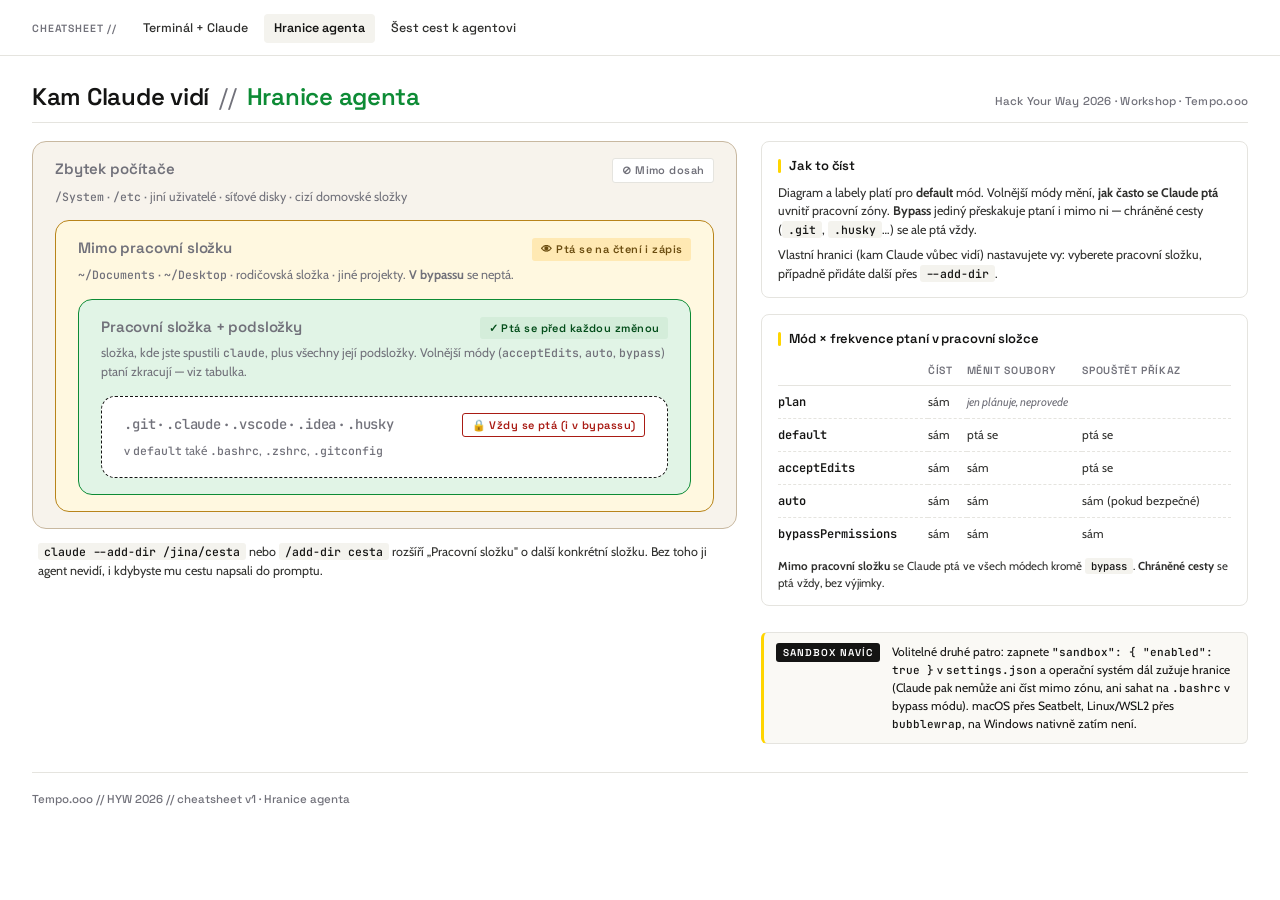
==== hranice.html @ ad7b66f9 "Inicializace cheatsheet repa z HYW 2026 Statický web s podklady pro účastníky workshopu (terminál + " ====
<!doctype html>
<html lang="cs">
<head>
<meta charset="utf-8">
<meta name="viewport" content="width=device-width, initial-scale=1">
<title>Cheatsheet // Hranice agenta // HYW 2026 · Tempo</title>
<meta name="description" content="Cheatsheet pro účastníky workshopu Hack Your Way 2026 (Tempo.ooo): kam Claude vidí a jak permission modes mění frekvenci ptaní.">
<link rel="preconnect" href="https://fonts.googleapis.com">
<link rel="preconnect" href="https://fonts.gstatic.com" crossorigin>
<link href="https://fonts.googleapis.com/css2?family=Space+Grotesk:wght@400;500;600;700&family=Cabin:wght@400;500;600;700&family=JetBrains+Mono:wght@400;500;600;700&display=swap" rel="stylesheet">
<link rel="stylesheet" href="cheatsheet.css">
</head>
<body>

<nav class="cs-nav">
  <span class="nav-label">Cheatsheet //</span>
  <a href="index.html" >Terminál + Claude</a>
  <a href="hranice.html" class="active">Hranice agenta</a>
  <a href="varianty.html" >Šest cest k agentovi</a>
</nav>

<article class="page" id="page-2">

<header class="bar">
  <div class="crest">
    <div class="row1">
      <span>Kam Claude vidí</span>
      <span class="slash">//</span>
      <span style="color: var(--claude)">Hranice agenta</span>
    </div>
  </div>
  <div class="stamp">Hack Your Way 2026 · Workshop · Tempo.ooo</div>
</header>

<main class="zones-layout">

  <section class="zones-diagram" aria-label="Hranice dosahu agenta">
    <div class="zone z-out">
      <div class="zone-row">
        <span class="zone-name">Zbytek počítače</span>
        <span class="zone-tag muted">⊘ Mimo dosah</span>
      </div>
      <div class="zone-detail"><code>/System</code> · <code>/etc</code> · jiní uživatelé · síťové disky · cizí domovské složky</div>

      <div class="zone z-mid">
        <div class="zone-row">
          <span class="zone-name">Mimo pracovní složku</span>
          <span class="zone-tag mid">👁 Ptá se na čtení i zápis</span>
        </div>
        <div class="zone-detail"><code>~/Documents</code> · <code>~/Desktop</code> · rodičovská složka · jiné projekty. <strong>V bypassu</strong> se neptá.</div>

        <div class="zone z-in">
          <div class="zone-row">
            <span class="zone-name">Pracovní složka + podsložky</span>
            <span class="zone-tag safe">✓ Ptá se před každou změnou</span>
          </div>
          <div class="zone-detail">složka, kde jste spustili <code>claude</code>, plus všechny její podsložky. Volnější módy (<code>acceptEdits</code>, <code>auto</code>, <code>bypass</code>) ptaní zkracují — viz tabulka.</div>

          <div class="zone z-prot">
            <div class="zone-row">
              <span class="zone-name"><code>.git</code> · <code>.claude</code> · <code>.vscode</code> · <code>.idea</code> · <code>.husky</code></span>
              <span class="zone-tag danger">🔒 Vždy se ptá (i v bypassu)</span>
            </div>
            <div class="zone-detail">v <code>default</code> také <code>.bashrc</code>, <code>.zshrc</code>, <code>.gitconfig</code></div>
          </div>
        </div>
      </div>
    </div>

    <p class="zones-caption"><code>claude --add-dir /jina/cesta</code> nebo <code>/add-dir cesta</code> rozšíří „Pracovní složku" o další konkrétní složku. Bez toho ji agent nevidí, i kdybyste mu cestu napsali do promptu.</p>
  </section>

  <aside class="zones-side">

    <div class="block">
      <h3>Jak to číst</h3>
      <p>Diagram a labely platí pro <strong>default</strong> mód. Volnější módy mění, <strong>jak často se Claude ptá</strong> uvnitř pracovní zóny. <strong>Bypass</strong> jediný přeskakuje ptaní i mimo ni — chráněné cesty (<code>.git</code>, <code>.husky</code>…) se ale ptá vždy.</p>
      <p>Vlastní hranici (kam Claude vůbec vidí) nastavujete vy: vyberete pracovní složku, případně přidáte další přes <code>--add-dir</code>.</p>
    </div>

    <div class="block">
      <h3>Mód × frekvence ptaní v pracovní složce</h3>
      <table class="modes-table">
        <thead>
          <tr><th></th><th>Číst</th><th>Měnit soubory</th><th>Spouštět příkaz</th></tr>
        </thead>
        <tbody>
          <tr><td>plan</td><td>sám</td><td colspan="2" class="muted">jen plánuje, neprovede</td></tr>
          <tr><td>default</td><td>sám</td><td>ptá se</td><td>ptá se</td></tr>
          <tr><td>acceptEdits</td><td>sám</td><td>sám</td><td>ptá se</td></tr>
          <tr><td>auto</td><td>sám</td><td>sám</td><td>sám (pokud bezpečné)</td></tr>
          <tr><td>bypassPermissions</td><td>sám</td><td>sám</td><td>sám</td></tr>
        </tbody>
      </table>
      <p style="font-size:11.5px;color:var(--ink-2);margin-top:8px;line-height:1.45;"><strong>Mimo pracovní složku</strong> se Claude ptá ve všech módech kromě <code>bypass</code>. <strong>Chráněné cesty</strong> se ptá vždy, bez výjimky.</p>
    </div>

    <div class="alert">
      <span class="tag">Sandbox navíc</span>
      <div>Volitelné druhé patro: zapnete <code>"sandbox": { "enabled": true }</code> v <code>settings.json</code> a operační systém dál zužuje hranice (Claude pak nemůže ani číst mimo zónu, ani sahat na <code>.bashrc</code> v bypass módu). macOS přes Seatbelt, Linux/WSL2 přes <code>bubblewrap</code>, na Windows nativně zatím není.</div>
    </div>

  </aside>

</main>

<footer class="foot">
  <div>Tempo.ooo  //  HYW 2026  //  cheatsheet v1 · Hranice agenta</div>
</footer>

</article>

</body>
</html>
---- cheatsheet.css ----
:root {
    --bg: #ffffff;
    --bg-soft: #faf9f5;
    --bg-code: #f4f3ee;
    --ink: #141413;
    --ink-2: #30302e;
    --ink-soft: #71717a;
    --line: #e5e4df;
    --term: #044caf;
    --term-soft: #e7eefb;
    --claude: #0d8b35;
    --claude-soft: #e1f4e6;
    --sec: #141413;
    --sec-soft: #f4f3ee;
    --accent: #ffd500;
    --warn: #b8841a;
    --danger: #a91b14;
    --danger-soft: #fbeeec;
  }
  * { box-sizing: border-box; margin: 0; padding: 0; }
  html, body { background: var(--bg); color: var(--ink); }
  body {
    font-family: "Cabin", system-ui, -apple-system, sans-serif;
    font-size: 13px;
    line-height: 1.5;
    min-height: 100vh;
    -webkit-font-smoothing: antialiased;
  }
  .page {
    max-width: 1480px;
    margin: 0 auto;
    padding: 28px 32px 60px;
  }
  .page + .page {
    margin-top: 40px;
    padding-top: 40px;
    border-top: 2px dashed var(--line);
  }

  /* ── header ─────────────────────────────────────── */
  header.bar {
    display: flex;
    align-items: baseline;
    justify-content: space-between;
    gap: 16px;
    border-bottom: 1px solid var(--line);
    padding-bottom: 12px;
    margin-bottom: 18px;
  }
  .crest {
    font-family: "Space Grotesk", system-ui, sans-serif;
    font-weight: 600;
    line-height: 1.1;
    letter-spacing: -0.02em;
  }
  .crest .row1 {
    font-size: 24px;
    display: flex;
    flex-wrap: wrap;
    align-items: baseline;
    gap: 4px 10px;
    color: var(--ink);
  }
  .crest .slash { color: var(--ink-soft); font-weight: 400; }
  .stamp {
    font-family: "Space Grotesk", sans-serif;
    font-size: 11.5px;
    font-weight: 500;
    color: var(--ink-soft);
    letter-spacing: 0.02em;
  }

  /* ── columns ─────────────────────────────────────── */
  .grid {
    display: grid;
    grid-template-columns: repeat(3, minmax(0, 1fr));
    gap: 18px;
    align-items: start;
  }
  @media (max-width: 1100px) { .grid { grid-template-columns: 1fr 1fr; } .col-3 { grid-column: 1 / -1; } }
  @media (max-width: 720px)  { .grid { grid-template-columns: 1fr; } .col-3 { grid-column: auto; } }

  .col {
    background: var(--bg);
    border: 1px solid var(--line);
    border-radius: 8px;
    overflow: hidden;
  }
  .col header {
    padding: 10px 14px;
    border-bottom: 1px solid var(--line);
    position: relative;
  }
  .col header::before {
    content: "";
    position: absolute;
    left: 0; top: 0;
    width: 3px; height: 100%;
  }
  .col[data-tone="term"]   header::before { background: var(--term); }
  .col[data-tone="claude"] header::before { background: var(--claude); }
  .col[data-tone="sec"]    header::before { background: var(--accent); }

  .col header h2 {
    font-family: "Space Grotesk", sans-serif;
    font-size: 16px;
    line-height: 1.2;
    font-weight: 600;
    letter-spacing: -0.01em;
    color: var(--ink);
  }
  .col[data-tone="term"]   header h2 { color: var(--term); }
  .col[data-tone="claude"] header h2 { color: var(--claude); }

  .body {
    padding: 4px 14px 14px;
  }

  /* ── sub-blocks inside each column ─────────────────────────────────────── */
  .block {
    padding: 14px 0 6px;
    border-bottom: 1px solid var(--line);
  }
  .block:last-child { border-bottom: none; }
  .block h3 {
    font-family: "Space Grotesk", sans-serif;
    font-size: 14px;
    font-weight: 600;
    letter-spacing: -0.01em;
    color: var(--ink);
    margin-bottom: 10px;
    display: flex;
    align-items: center;
    gap: 8px;
  }
  .block h3::before {
    content: "";
    width: 3px; height: 14px;
    background: currentColor;
    border-radius: 2px;
  }
  .col[data-tone="term"]   .block h3 { color: var(--term); }
  .col[data-tone="claude"] .block h3 { color: var(--claude); }
  .col[data-tone="sec"]    .block h3 { color: var(--ink); }
  .col[data-tone="sec"]    .block h3::before { background: var(--accent); }

  /* ── list rows: cmd/key on left, desc on right ─────────────────────────────────────── */
  dl.rows {
    display: grid;
    grid-template-columns: max-content 1fr;
    column-gap: 14px;
    row-gap: 7px;
    align-items: baseline;
  }
  dl.rows dt {
    font-weight: 600;
    font-size: 12.5px;
    color: var(--ink);
    white-space: nowrap;
  }
  dl.rows dd {
    font-size: 12.5px;
    color: var(--ink-2);
    line-height: 1.5;
  }
  code {
    font-family: "JetBrains Mono", ui-monospace, monospace;
    font-size: 0.92em;
    font-weight: 500;
  }
  dl.rows dt code,
  dl.rows dd code,
  ul.tight code,
  p code {
    background: var(--bg-code);
    padding: 1px 6px;
    border-radius: 3px;
    font-weight: 500;
    color: var(--ink);
  }

  kbd {
    font-family: "JetBrains Mono", monospace;
    font-weight: 500;
    font-size: 11px;
    background: var(--bg);
    color: var(--ink);
    border: 1px solid var(--ink-soft);
    border-bottom-width: 2px;
    border-radius: 4px;
    padding: 1px 6px;
    margin: 0 1px;
    white-space: nowrap;
    line-height: 1.2;
    display: inline-block;
  }

  .os {
    font-family: "Space Grotesk", sans-serif;
    font-size: 9.5px;
    text-transform: uppercase;
    letter-spacing: 0.12em;
    font-weight: 600;
    background: var(--ink);
    color: var(--bg);
    padding: 1px 5px;
    border-radius: 3px;
    margin-left: 4px;
    vertical-align: 1px;
  }
  .os.win { background: var(--term); }
  .os.lin { background: var(--claude); }

  /* ── permission modes block ─────────────────────────────────────── */
  .modes {
    display: grid;
    grid-template-columns: 1fr;
    gap: 0;
    margin-top: 2px;
  }
  .mode {
    display: grid;
    grid-template-columns: max-content 1fr auto;
    grid-template-areas:
      "name desc  badge"
      "run  run   run";
    column-gap: 14px;
    row-gap: 3px;
    align-items: baseline;
    padding: 8px 0;
    border-bottom: 1px dashed var(--line);
  }
  .mode:last-child { border-bottom: none; }
  .mode .mname {
    grid-area: name;
    font-family: "JetBrains Mono", monospace;
    font-weight: 600;
    font-size: 12.5px;
    color: var(--ink);
    white-space: nowrap;
  }
  .mode .mdesc {
    grid-area: desc;
    font-size: 12.5px;
    color: var(--ink-2);
    line-height: 1.5;
  }
  .mode .badge { grid-area: badge; align-self: start; }
  .mode .mrun {
    grid-area: run;
    font-family: "JetBrains Mono", monospace;
    font-size: 11.5px;
    color: var(--ink);
    background: var(--bg-code);
    padding: 1px 6px;
    border-radius: 3px;
    justify-self: start;
  }
  .mode .badge {
    font-family: "Space Grotesk", sans-serif;
    font-size: 10px;
    text-transform: uppercase;
    letter-spacing: 0.1em;
    font-weight: 600;
    padding: 3px 7px;
    border-radius: 3px;
    white-space: nowrap;
  }
  .badge.safe   { background: var(--claude-soft); color: #034d1a; }
  .badge.mid    { background: #fff4b8; color: #6b4d10; }
  .badge.risky  { background: var(--danger-soft); color: var(--danger); }

  /* ── alerts ─────────────────────────────────────── */
  .alert {
    display: grid;
    grid-template-columns: max-content 1fr;
    gap: 12px;
    align-items: start;
    border: 1px solid var(--line);
    border-left: 3px solid var(--accent);
    background: var(--bg-soft);
    padding: 10px 12px;
    border-radius: 6px;
    font-size: 12px;
    line-height: 1.5;
    margin-top: 10px;
  }
  .alert.bad {
    background: var(--danger-soft);
    border-left-color: var(--danger);
  }
  .alert .tag {
    font-family: "Space Grotesk", sans-serif;
    font-size: 10px;
    text-transform: uppercase;
    letter-spacing: 0.1em;
    font-weight: 600;
    background: var(--ink);
    color: var(--bg);
    padding: 2px 7px;
    border-radius: 3px;
    align-self: start;
  }
  .alert.bad .tag { background: var(--danger); }

  ul.tight {
    list-style: none;
    padding: 0;
    margin: 0;
    display: grid;
    gap: 6px;
  }
  ul.tight li {
    font-size: 12.5px;
    color: var(--ink-2);
    padding-left: 16px;
    position: relative;
    line-height: 1.5;
  }
  ul.tight li::before {
    content: "";
    position: absolute;
    left: 2px;
    top: 8px;
    width: 5px;
    height: 5px;
    background: var(--term);
    border-radius: 50%;
  }
  .col[data-tone="claude"] ul.tight li::before { background: var(--claude); }
  .col[data-tone="sec"]    ul.tight li::before { background: var(--ink); }
  p { font-size: 12.5px; line-height: 1.55; color: var(--ink-2); }

  /* ── footer ─────────────────────────────────────── */
  footer.foot {
    margin-top: 28px;
    padding-top: 18px;
    border-top: 1px solid var(--line);
    display: flex;
    justify-content: space-between;
    flex-wrap: wrap;
    gap: 12px;
    font-family: "Space Grotesk", sans-serif;
    font-size: 11.5px;
    color: var(--ink-soft);
    font-weight: 500;
  }
  footer.foot a { color: var(--term); text-decoration: underline; text-underline-offset: 3px; }

  /* ── page 2: zones diagram ─────────────────────── */
  .zones-layout {
    display: grid;
    grid-template-columns: 1.45fr 1fr;
    gap: 24px;
    align-items: start;
  }
  @media (max-width: 1100px) {
    .zones-layout { grid-template-columns: 1fr; }
  }

  .zones-diagram { position: relative; }

  .zone {
    border-radius: 14px;
    border-width: 1.5px;
    border-style: solid;
    padding: 16px 22px;
  }
  .zone .zone { margin-top: 14px; }

  .z-out { border-color: #c8b8a0; background: #f7f3ec; }
  .z-mid { border-color: #b8841a; background: #fff8e0; }
  .z-in  { border-color: var(--claude); background: var(--claude-soft); }
  .z-prot {
    border-color: var(--ink);
    border-style: dashed;
    background: var(--bg);
  }

  .zone-row {
    display: flex;
    justify-content: space-between;
    align-items: baseline;
    gap: 14px;
    flex-wrap: wrap;
  }
  .zone-name {
    font-family: "Space Grotesk", sans-serif;
    font-weight: 600;
    font-size: 15px;
    letter-spacing: -0.01em;
    color: var(--ink);
  }
  .z-out .zone-name { color: var(--ink-soft); }

  .zone-tag {
    font-family: "Space Grotesk", sans-serif;
    font-size: 11px;
    font-weight: 600;
    letter-spacing: 0.04em;
    padding: 3px 9px;
    border-radius: 3px;
    white-space: nowrap;
  }
  .zone-tag.safe   { background: #d4edda; color: #034d1a; }
  .zone-tag.mid    { background: #ffe9b3; color: #6b4d10; }
  .zone-tag.danger { background: white;   color: var(--danger); border: 1px solid var(--danger); }
  .zone-tag.muted  { background: var(--bg); color: var(--ink-soft); border: 1px solid var(--line); }

  .zone-detail {
    font-size: 12.5px;
    color: var(--ink-2);
    margin-top: 5px;
    line-height: 1.5;
  }
  .z-out .zone-detail { color: var(--ink-soft); }

  .zones-caption {
    font-size: 12.5px;
    color: var(--ink-2);
    margin-top: 14px;
    padding-left: 6px;
    line-height: 1.5;
  }

  .zones-side { display: grid; gap: 16px; }
  .zones-side .block {
    background: var(--bg);
    border: 1px solid var(--line);
    border-radius: 8px;
    padding: 14px 16px;
  }
  .zones-side h3 {
    font-family: "Space Grotesk", sans-serif;
    font-size: 13px;
    font-weight: 600;
    letter-spacing: -0.01em;
    margin-bottom: 8px;
    color: var(--ink);
    display: flex;
    align-items: center;
    gap: 8px;
  }
  .zones-side h3::before {
    content: "";
    width: 3px; height: 14px;
    background: var(--accent);
    border-radius: 2px;
  }
  .zones-side p {
    font-size: 12.5px;
    margin-bottom: 6px;
    line-height: 1.5;
  }
  .zones-side p:last-child { margin-bottom: 0; }

  .modes-table {
    width: 100%;
    border-collapse: collapse;
    font-size: 12px;
    margin-top: 4px;
  }
  .modes-table th {
    text-align: left;
    font-family: "Space Grotesk", sans-serif;
    font-weight: 600;
    font-size: 10.5px;
    text-transform: uppercase;
    letter-spacing: 0.06em;
    color: var(--ink-soft);
    padding: 6px 8px 6px 0;
    border-bottom: 1px solid var(--line);
  }
  .modes-table td {
    padding: 7px 8px 7px 0;
    border-bottom: 1px dashed var(--line);
    color: var(--ink-2);
    vertical-align: baseline;
  }
  .modes-table td:first-child {
    white-space: nowrap;
    font-family: "JetBrains Mono", monospace;
    font-weight: 600;
    color: var(--ink);
    font-size: 12px;
  }
  .modes-table tr:last-child td { border-bottom: none; }
  .modes-table .muted {
    color: var(--ink-soft);
    font-style: italic;
    font-size: 11.5px;
  }

  /* ── page 3: Claude Code variants ───────────────── */
  .variants-layout {
    display: grid;
    grid-template-columns: 0.95fr 1.05fr;
    gap: 24px;
    align-items: start;
  }
  @media (max-width: 1100px) {
    .variants-layout { grid-template-columns: 1fr; }
  }

  .variants-map {
    background: var(--bg-soft);
    border: 1px solid var(--line);
    border-radius: 8px;
    padding: 22px 26px 30px;
  }
  .variants-map h3 {
    font-family: "Space Grotesk", sans-serif;
    font-size: 13px;
    font-weight: 600;
    letter-spacing: -0.01em;
    color: var(--ink);
    margin-bottom: 14px;
    display: flex;
    align-items: center;
    gap: 8px;
  }
  .variants-map h3::before {
    content: "";
    width: 3px; height: 14px;
    background: var(--accent);
    border-radius: 2px;
  }
  .map-frame-mini {
    position: relative;
    height: 340px;
    margin: 28px 18px 32px 110px;
    border-bottom: 1.5px solid var(--ink);
    border-left: 1.5px solid var(--ink);
  }
  .map-frame-mini .axis-y-top,
  .map-frame-mini .axis-y-bottom {
    position: absolute;
    left: -110px;
    width: 110px;
    text-align: right;
    padding-right: 14px;
    font-family: "Space Grotesk", sans-serif;
    font-size: 10.5px;
    font-weight: 600;
    color: var(--ink-soft);
    text-transform: uppercase;
    letter-spacing: 0.08em;
  }
  .map-frame-mini .axis-y-top { top: -6px; }
  .map-frame-mini .axis-y-bottom { bottom: -6px; }
  .map-frame-mini .axis-x-left,
  .map-frame-mini .axis-x-right {
    position: absolute;
    bottom: -28px;
    font-family: "Space Grotesk", sans-serif;
    font-size: 10.5px;
    font-weight: 600;
    color: var(--ink-soft);
    text-transform: uppercase;
    letter-spacing: 0.08em;
    white-space: nowrap;
  }
  .map-frame-mini .axis-x-left { left: 0; }
  .map-frame-mini .axis-x-right { right: 0; }
  .map-frame-mini .pt {
    position: absolute;
    left: var(--x);
    top: var(--y);
    transform: translate(-50%, -50%);
    display: flex;
    flex-direction: column;
    align-items: center;
    text-align: center;
    font-family: "Space Grotesk", sans-serif;
  }
  .map-frame-mini .pt::before {
    content: "";
    width: 11px;
    height: 11px;
    border-radius: 50%;
    background: var(--ink);
    margin-bottom: 5px;
  }
  .map-frame-mini .pt.outline::before {
    background: var(--bg);
    border: 1.5px solid var(--ink);
    width: 9px;
    height: 9px;
  }
  .map-frame-mini .pt-label {
    font-size: 12px;
    font-weight: 600;
    color: var(--ink);
    white-space: nowrap;
    line-height: 1.1;
  }
  .map-frame-mini .pt-sub {
    font-size: 10px;
    color: var(--ink-soft);
    white-space: nowrap;
    line-height: 1.2;
    margin-top: 1px;
  }

  .variants-grid {
    display: grid;
    grid-template-columns: 1fr 1fr;
    gap: 12px;
  }
  @media (max-width: 720px) {
    .variants-grid { grid-template-columns: 1fr; }
  }

  .variant-card {
    background: var(--bg);
    border: 1px solid var(--line);
    border-radius: 8px;
    padding: 14px 16px;
    position: relative;
  }
  .variant-card.outline {
    border-style: dashed;
  }
  .variant-card h4 {
    font-family: "Space Grotesk", sans-serif;
    font-size: 14px;
    font-weight: 600;
    letter-spacing: -0.01em;
    color: var(--ink);
    margin-bottom: 4px;
  }
  .variant-card .vsub {
    font-family: "Space Grotesk", sans-serif;
    font-size: 10.5px;
    font-weight: 500;
    color: var(--ink-soft);
    text-transform: uppercase;
    letter-spacing: 0.06em;
    margin-bottom: 10px;
  }
  .variant-card dl {
    display: grid;
    grid-template-columns: max-content 1fr;
    column-gap: 12px;
    row-gap: 4px;
    align-items: baseline;
  }
  .variant-card dt {
    font-size: 11.5px;
    font-weight: 600;
    color: var(--ink-soft);
    white-space: nowrap;
  }
  .variant-card dd {
    font-size: 11.5px;
    color: var(--ink-2);
    line-height: 1.45;
  }
  .variant-card .stage {
    position: absolute;
    top: 12px;
    right: 14px;
    font-family: "Space Grotesk", sans-serif;
    font-size: 9.5px;
    font-weight: 600;
    text-transform: uppercase;
    letter-spacing: 0.08em;
    padding: 2px 7px;
    border-radius: 3px;
    background: var(--claude-soft);
    color: #034d1a;
  }
  .variant-card .stage.preview {
    background: #fff4b8;
    color: #6b4d10;
  }
  .variant-card .stage.beta {
    background: var(--term-soft);
    color: var(--term);
  }

  .variants-notes {
    margin-top: 22px;
    display: grid;
    grid-template-columns: 1fr 1fr;
    gap: 14px;
  }
  @media (max-width: 720px) {
    .variants-notes { grid-template-columns: 1fr; }
  }
  .variants-notes .note {
    background: var(--bg-soft);
    border: 1px solid var(--line);
    border-left: 3px solid var(--accent);
    border-radius: 6px;
    padding: 10px 14px;
    font-size: 12px;
    line-height: 1.5;
    color: var(--ink-2);
  }
  .variants-notes .note strong {
    color: var(--ink);
  }

  /* ── print ─────────────────────────────────────── */
  @media print {
    @page { size: A3 landscape; margin: 10mm; }
    body { background: #fff; }
    .page { padding: 0; max-width: none; break-after: page; }
    .page:last-child { break-after: auto; }
    .page + .page {
      margin-top: 0;
      padding-top: 0;
      border-top: none;
    }
    .col { break-inside: avoid; }
    .grid { gap: 10px; }
    .block { break-inside: avoid; }
    .zone { break-inside: avoid; }
  }

  /* ── nav ────────────────────────────────────────── */
  .cs-nav {
    max-width: 1480px;
    margin: 0 auto;
    padding: 14px 32px 12px;
    display: flex;
    gap: 6px;
    align-items: center;
    flex-wrap: wrap;
    border-bottom: 1px solid var(--line);
    font-family: "Space Grotesk", sans-serif;
    font-size: 12.5px;
    font-weight: 500;
  }
  .cs-nav .nav-label {
    color: var(--ink-soft);
    text-transform: uppercase;
    letter-spacing: 0.08em;
    font-size: 10.5px;
    margin-right: 10px;
    font-weight: 600;
  }
  .cs-nav a {
    color: var(--ink-2);
    text-decoration: none;
    padding: 5px 10px;
    border-radius: 4px;
    transition: background 0.12s;
  }
  .cs-nav a:hover { background: var(--bg-soft); }
  .cs-nav a.active {
    color: var(--ink);
    font-weight: 600;
    background: var(--bg-code);
  }
  @media print {
    .cs-nav { display: none; }
  }
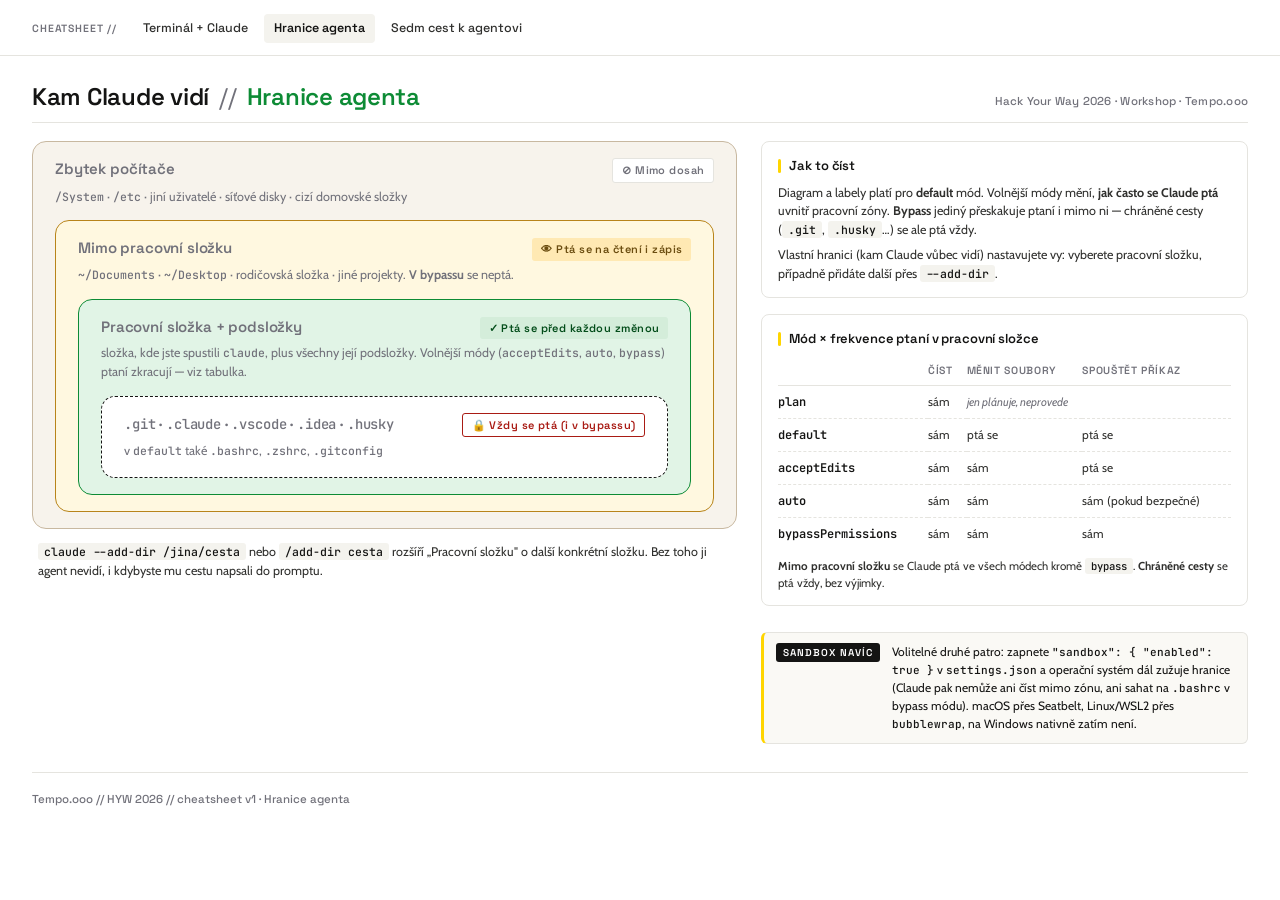
==== commit 7f2750cd: "Aktualizace variant: přidání Cloud agents, oprava stage labelů - Přidána 7. cesta "Cloud agents" (Cl" ====
--- a/hranice.html
+++ b/hranice.html
@@ -16,7 +16,7 @@
   <span class="nav-label">Cheatsheet //</span>
   <a href="index.html" >Terminál + Claude</a>
   <a href="hranice.html" class="active">Hranice agenta</a>
-  <a href="varianty.html" >Šest cest k agentovi</a>
+  <a href="varianty.html" >Sedm cest k agentovi</a>
 </nav>
 
 <article class="page" id="page-2">
